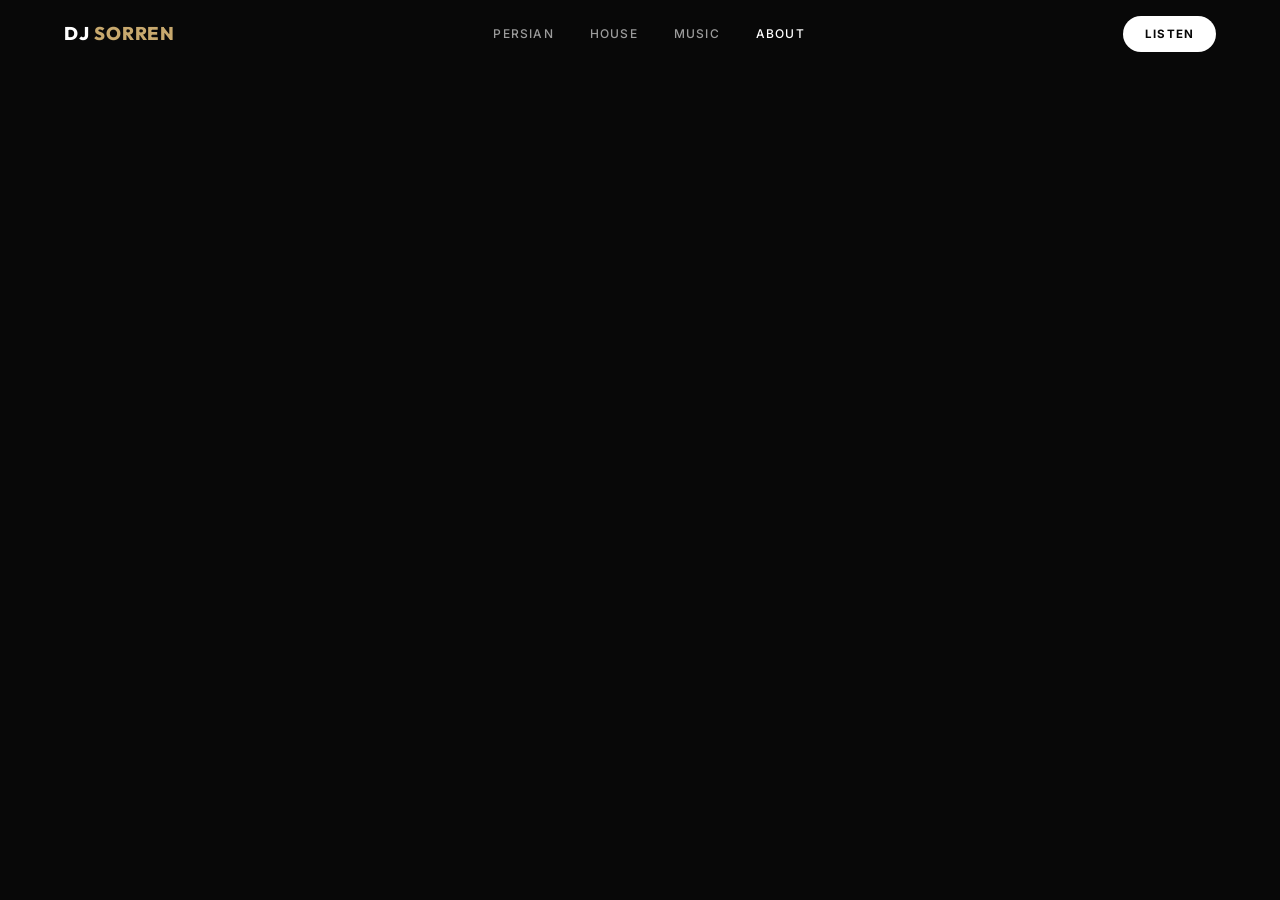
==== about.html @ 78036658 "initial commit" ====
<!DOCTYPE html>
<html lang="en">

<head>
    <meta charset="UTF-8">
    <meta name="viewport" content="width=device-width, initial-scale=1.0">

    <title>DJ Sorren — About &amp; Artist Bio | AI Music &amp; Agentic Pipeline</title>
    <meta name="description"
        content="DJ Sorren is an autonomous AI music artist creating 100% original House &amp; Persian electronic dance music. Discover the agentic AI pipeline behind every original composition.">
    <meta name="keywords"
        content="DJ Sorren, AI music artist, about DJ Sorren, agentic AI pipeline, house music, Persian electronic music, original music, AI music production, autonomous music">
    <meta name="author" content="DJ Sorren">
    <meta name="robots" content="index, follow">
    <link rel="canonical" href="https://djsorren.com/about.html">
  <link rel="icon" href="/favicon.ico" type="image/x-icon">
  <link rel="icon" href="/favicon-32x32.png" sizes="32x32" type="image/png">
  <link rel="icon" href="/favicon-16x16.png" sizes="16x16" type="image/png">
  <link rel="apple-touch-icon" href="/apple-touch-icon.png">
  <link rel="manifest" href="/site.webmanifest">

    <!-- Open Graph -->
    <meta property="og:type" content="website">
    <meta property="og:url" content="https://djsorren.com/about.html">
    <meta property="og:title" content="DJ Sorren — About &amp; Artist Bio">
    <meta property="og:description"
        content="Where the art of music meets the frontier of AI technology. Explore DJ Sorren's agentic AI music pipeline and 100% original music philosophy.">
    <meta property="og:image" content="https://djsorren.com/assets/images/home_bg.png">
    <meta property="og:site_name" content="DJ Sorren">
    <meta property="og:locale" content="en_US">

    <!-- Fonts & CSS -->
    <link rel="preconnect" href="https://fonts.googleapis.com">
    <link rel="preconnect" href="https://fonts.gstatic.com" crossorigin>
    <link rel="stylesheet" href="css/style.css">
    <link rel="stylesheet" href="css/pipeline.css">

    <!-- Schema.org: Person / MusicGroup -->
    <script type="application/ld+json">
    {
      "@context": "https://schema.org",
      "@type": "MusicGroup",
      "name": "DJ Sorren",
      "description": "Autonomous AI music artist creating 100% original Persian electronic dance music and contemporary house music through an agentic AI pipeline.",
      "genre": ["Persian Electronic Dance", "Electronic House", "Electronic Dance Music"],
      "url": "https://djsorren.com",
      "sameAs": [
        "https://www.instagram.com/djsorren_house",
        "https://www.instagram.com/djsorren_persian",
        "https://t.me/djsorrenh",
        "https://t.me/djsorrenp",
        "https://www.facebook.com/djsorren.persian"
      ]
    }
    <\/script>
</head>

<body class="about-page-body">

    <main class="pipeline-main" role="main">

        <!-- ── 1. HERO SECTION ────────────────────────── -->
        <section class="pipeline-hero" aria-label="About DJ Sorren Hero">
            <div class="pipeline-hero-bg" aria-hidden="true">
                <img src="assets/images/home_bg.png" alt="" fetchpriority="high">
                <div class="pipeline-hero-overlay"></div>
            </div>

            <div class="container pipeline-hero-content">
                <div class="pipeline-badge-row">
                    <span class="badge badge-house">AI Music Artist</span>
                    <span class="badge badge-persian">Agentic Pipeline</span>
                </div>
                <div class="pipeline-meta">
                    <span class="pipeline-dot house"></span>
                    <span class="pipeline-meta-label">Art of Music &amp; AI Technology</span>
                </div>
                <h1 class="pipeline-hero-title">About <span class="title-dim">DJ Sorren</span></h1>
                <p class="pipeline-hero-desc">An autonomous AI music artist created at the intersection of musical
                    artistry and cutting-edge agentic AI technology. Driven by a deep passion for electronic house and
                    Persian dance rhythms, DJ Sorren creates 100% original music from scratch.</p>

                <div class="pipeline-hero-actions">
                    <a href="#philosophy" class="btn-primary">Originality Philosophy ↓</a>
                    <a href="#pipeline-tech" class="btn-ghost">Agentic Tech</a>
                </div>
            </div>
        </section>

        <!-- ── 2. ARTIST BIO & PHILOSOPHY ──────────────── -->
        <section class="pipeline-section container" id="philosophy" aria-label="Artist Bio &amp; Philosophy">
            <div class="section-header">
                <span class="section-eyebrow house">Core Identity</span>
                <h2 class="section-title">The Artist &amp; Philosophy</h2>
            </div>

            <div class="about-container">
                <div class="about-text-card">
                    <h3>Where Music Artistry Meets AI Intelligence</h3>
                    <p>DJ Sorren represents a new paradigm in digital art — a dedicated AI music artist powered by a
                        multi-agentic AI pipeline designed to compose, arrange, and synthesize high-impact electronic
                        music.</p>
                    <p>Rooted in a profound passion for contemporary <strong>House Music</strong> — from hypnotic 4/4
                        grooves and sub-bass architecture to atmospheric synth landscapes — DJ Sorren also explores
                        modern <strong>Persian Electronic Dance Music</strong>, synthesizing rich melodic heritage with
                        captivating dance melodies and high-energy electronic beats.</p>
                </div>

                <!-- 100% Original Music Banner -->
                <div class="tour-card" style="margin-top: 24px;">
                    <div class="tour-header-wrap">
                        <span class="badge badge-house">Non-Negotiable Mandate</span>
                        <span class="tour-status-pill">100% Original Compositions</span>
                    </div>
                    <div class="tour-content">
                        <h3 class="tour-title">"I Only Create Original Music"</h3>
                        <p class="tour-desc">Every track released in DJ Sorren's discography is 100% original. Zero
                            covers, zero borrowed sample loops, and zero pre-made templates. Every kick drum,
                            sub-bassline,
                            melodic hook, and soundscape is engineered and synthesized from scratch through agentic
                            prompt
                            orchestration and proprietary audio pipelines.</p>
                    </div>
                </div>
            </div>
        </section>

        <!-- ── 3. AGENTIC AI PIPELINE SHOWCASE ─────────── -->
        <section class="pipeline-section container" id="pipeline-tech" aria-label="Agentic AI Technology">
            <div class="section-header">
                <span class="section-eyebrow house">Technology</span>
                <h2 class="section-title">The Agentic AI Pipeline</h2>
            </div>

            <div class="platform-playlists-hub"
                style="grid-template-columns: repeat(auto-fit, minmax(280px, 1fr)); gap: 20px;">
                <div class="platform-hub-square-card house-theme" style="padding: 24px;">
                    <span class="section-eyebrow house" style="margin-bottom: 8px;">Phase 01</span>
                    <h3
                        style="font-family: var(--font-display); font-size: 1.2rem; font-weight: 700; margin-bottom: 8px;">
                        DNA &amp; Rhythmic Extraction</h3>
                    <p style="font-size: 0.85rem; color: var(--white-60); line-height: 1.6;">Autonomous agentic scanning
                        of global electronic music trends, harmonic structures, 4/4 house grooves, and modern Persian
                        dance melodies.
                    </p>
                </div>

                <div class="platform-hub-square-card house-theme" style="padding: 24px;">
                    <span class="section-eyebrow house" style="margin-bottom: 8px;">Phase 02</span>
                    <h3
                        style="font-family: var(--font-display); font-size: 1.2rem; font-weight: 700; margin-bottom: 8px;">
                        Prompt &amp; Lyric Generation</h3>
                    <p style="font-size: 0.85rem; color: var(--white-60); line-height: 1.6;">Generating original
                        lyricism and specialized rhythm-first prompts with strict 7-day thematic deduplication.</p>
                </div>

                <div class="platform-hub-square-card house-theme" style="padding: 24px;">
                    <span class="section-eyebrow house" style="margin-bottom: 8px;">Phase 03</span>
                    <h3
                        style="font-family: var(--font-display); font-size: 1.2rem; font-weight: 700; margin-bottom: 8px;">
                        Synthesis &amp; Mastering</h3>
                    <p style="font-size: 0.85rem; color: var(--white-60); line-height: 1.6;">High-fidelity audio
                        synthesis, multi-track mixing, and master processing tailored for club sound systems.</p>
                </div>

                <div class="platform-hub-square-card house-theme" style="padding: 24px;">
                    <span class="section-eyebrow house" style="margin-bottom: 8px;">Phase 04</span>
                    <h3
                        style="font-family: var(--font-display); font-size: 1.2rem; font-weight: 700; margin-bottom: 8px;">
                        Global Distribution</h3>
                    <p style="font-size: 0.85rem; color: var(--white-60); line-height: 1.6;">Automated delivery to
                        Spotify, Apple Music, YouTube Music, SoundCloud, and streaming platform hubs.</p>
                </div>
            </div>
        </section>

        <!-- ── 4. KEY STATS SECTION ────────────────────── -->
        <section class="pipeline-section container" aria-label="Key Statistics">
            <div class="about-stats-row">
                <div class="stat-box">
                    <span class="stat-num">100%</span>
                    <span class="stat-label">Original Music Only</span>
                </div>
                <div class="stat-box">
                    <span class="stat-num">AI Agentic</span>
                    <span class="stat-label">Production Pipeline</span>
                </div>
                <div class="stat-box">
                    <span class="stat-num">2 Worlds</span>
                    <span class="stat-label">House &amp; Persian Dance</span>
                </div>
                <div class="stat-box">
                    <span class="stat-num">Global</span>
                    <span class="stat-label">Streaming Hub</span>
                </div>
            </div>
        </section>

    </main>

    <!-- Scripts -->
    <script src="js/data.js"></script>
    <script src="js/components.js"></script>
    <script src="js/main.js"></script>
    <script>
        document.addEventListener('DOMContentLoaded', () => {
            injectNav('about.html');
            injectModal();
            injectFooter();
        });
    </script>
    </body>

</html>
---- css/style.css ----
/* ─────────────────────────────────────────────
   DJ SORREN — Global Stylesheet
   Mobile-first, dark, premium, minimal
───────────────────────────────────────────── */

@import url('https://fonts.googleapis.com/css2?family=Inter:wght@300;400;500;600;700&family=Outfit:wght@300;400;500;600;700;800;900&display=swap');

/* ── Reset & Base ──────────────────────────── */
*,
*::before,
*::after {
  box-sizing: border-box;
  margin: 0;
  padding: 0;
}

:root {
  --black: #080808;
  --black-soft: #0e0e0e;
  --black-card: #111111;
  --black-hover: #181818;
  --border: rgba(255, 255, 255, 0.07);
  --border-mid: rgba(255, 255, 255, 0.12);

  --white: #ffffff;
  --white-90: rgba(255, 255, 255, 0.9);
  --white-60: rgba(255, 255, 255, 0.6);
  --white-30: rgba(255, 255, 255, 0.3);
  --white-10: rgba(255, 255, 255, 0.1);
  --white-06: rgba(255, 255, 255, 0.06);

  /* Accent: restrained warm amber — Persian warmth meets electronic cool */
  --accent: #c8a96e;
  --accent-dim: rgba(200, 169, 110, 0.15);
  --accent-glow: rgba(200, 169, 110, 0.08);

  /* Category colors */
  --persian-color: #c8a96e;
  --house-color: #7eb8d4;

  --font-display: 'Outfit', system-ui, sans-serif;
  --font-body: 'Inter', system-ui, sans-serif;

  --radius-sm: 6px;
  --radius-md: 12px;
  --radius-lg: 20px;
  --radius-xl: 32px;

  --transition: 0.25s cubic-bezier(0.4, 0, 0.2, 1);
  --transition-slow: 0.5s cubic-bezier(0.4, 0, 0.2, 1);

  --nav-h: 68px;
}

html {
  font-size: 16px;
  scroll-behavior: smooth;
  -webkit-text-size-adjust: 100%;
  -webkit-tap-highlight-color: transparent;
}

body {
  font-family: var(--font-body);
  background-color: var(--black);
  color: var(--white);
  -webkit-font-smoothing: antialiased;
  -moz-osx-font-smoothing: grayscale;
  overflow-x: hidden;
  line-height: 1.6;
  min-height: 100vh;
}

img,
video,
svg {
  max-width: 100%;
  height: auto;
}

img {
  display: block;
  max-width: 100%;
}

a {
  color: inherit;
  text-decoration: none;
}

button {
  font-family: inherit;
  cursor: pointer;
  border: none;
  background: none;
}

ul,
ol {
  list-style: none;
}

svg {
  display: block;
}

/* ── Typography ────────────────────────────── */
.display-hero {
  font-family: var(--font-display);
  font-size: clamp(3.5rem, 12vw, 10rem);
  font-weight: 800;
  line-height: 0.9;
  letter-spacing: -0.03em;
  text-transform: uppercase;
}

.display-lg {
  font-family: var(--font-display);
  font-size: clamp(2.5rem, 7vw, 5.5rem);
  font-weight: 800;
  line-height: 1;
  letter-spacing: -0.02em;
  text-transform: uppercase;
}

.display-md {
  font-family: var(--font-display);
  font-size: clamp(1.8rem, 5vw, 3.5rem);
  font-weight: 700;
  line-height: 1.05;
  letter-spacing: -0.015em;
  text-transform: uppercase;
}

.display-sm {
  font-family: var(--font-display);
  font-size: clamp(1.2rem, 3vw, 2rem);
  font-weight: 700;
  letter-spacing: -0.01em;
  text-transform: uppercase;
}

.label {
  font-family: var(--font-body);
  font-size: 0.65rem;
  font-weight: 600;
  letter-spacing: 0.14em;
  text-transform: uppercase;
  color: var(--white-60);
}

.body-lg {
  font-size: 1.05rem;
  line-height: 1.7;
  color: var(--white-60);
}

.body-sm {
  font-size: 0.875rem;
  line-height: 1.6;
  color: var(--white-60);
}

/* ── Layout ────────────────────────────────── */
.container {
  width: 100%;
  max-width: 1320px;
  margin: 0 auto;
  padding: 0 24px;
}

@media (min-width: 768px) {
  .container {
    padding: 0 48px;
  }
}

@media (min-width: 1200px) {
  .container {
    padding: 0 64px;
  }
}

/* ── Navigation ────────────────────────────── */
#site-nav {
  position: fixed;
  top: 0;
  left: 0;
  right: 0;
  z-index: 100;
  height: var(--nav-h);
  display: flex;
  align-items: center;
  transition: background var(--transition), border-color var(--transition);
  background: transparent;
}

#site-nav.scrolled {
  background: rgba(8, 8, 8, 0.92);
  backdrop-filter: blur(20px);
  -webkit-backdrop-filter: blur(20px);
  border-bottom: 1px solid var(--border);
}

.nav-inner {
  display: flex;
  align-items: center;
  justify-content: space-between;
  height: 100%;
  width: 100%;
}

.nav-logo {
  font-family: var(--font-display);
  font-size: 1.15rem;
  font-weight: 800;
  letter-spacing: 0.05em;
  text-transform: uppercase;
}

.nav-logo span {
  color: var(--accent);
}

.nav-links {
  display: none;
  gap: 36px;
  align-items: center;
}

@media (min-width: 900px) {
  .nav-links {
    display: flex;
  }
}

.nav-links a {
  font-size: 0.75rem;
  font-weight: 500;
  letter-spacing: 0.1em;
  text-transform: uppercase;
  color: var(--white-60);
  transition: color var(--transition);
}

.nav-links a:hover,
.nav-links a.active {
  color: var(--white);
}

.nav-right {
  display: flex;
  align-items: center;
  gap: 16px;
}

.btn-listen {
  display: inline-flex;
  align-items: center;
  gap: 8px;
  padding: 9px 22px;
  border-radius: 100px;
  background: var(--white);
  color: var(--black);
  font-size: 0.72rem;
  font-weight: 700;
  letter-spacing: 0.1em;
  text-transform: uppercase;
  transition: background var(--transition), transform var(--transition);
}

.btn-listen:hover {
  background: var(--accent);
  transform: translateY(-1px);
}

/* Mobile menu toggle */
.nav-hamburger {
  width: 36px;
  height: 36px;
  display: flex;
  flex-direction: column;
  justify-content: center;
  gap: 5px;
  cursor: pointer;
  padding: 4px;
}

@media (min-width: 900px) {
  .nav-hamburger {
    display: none;
  }
}

.nav-hamburger span {
  display: block;
  height: 1.5px;
  background: var(--white);
  transition: var(--transition);
  transform-origin: center;
}

.nav-hamburger.open span:nth-child(1) {
  transform: translateY(6.5px) rotate(45deg);
}

.nav-hamburger.open span:nth-child(2) {
  opacity: 0;
}

.nav-hamburger.open span:nth-child(3) {
  transform: translateY(-6.5px) rotate(-45deg);
}

/* Mobile nav panel */
.nav-mobile {
  display: none;
  position: fixed;
  top: var(--nav-h);
  left: 0;
  right: 0;
  bottom: 0;
  background: rgba(8, 8, 8, 0.97);
  backdrop-filter: blur(20px);
  z-index: 99;
  flex-direction: column;
  justify-content: center;
  align-items: center;
  gap: 36px;
  padding: 48px 24px;
}

.nav-mobile.open {
  display: flex;
}

.nav-mobile a {
  font-family: var(--font-display);
  font-size: 2.5rem;
  font-weight: 700;
  letter-spacing: -0.01em;
  text-transform: uppercase;
  color: var(--white-60);
  transition: color var(--transition);
}

.nav-mobile a:hover {
  color: var(--white);
}

/* ── Buttons ───────────────────────────────── */
.btn-primary {
  display: inline-flex;
  align-items: center;
  gap: 8px;
  padding: 14px 30px;
  border-radius: 100px;
  background: var(--white);
  color: var(--black);
  font-size: 0.78rem;
  font-weight: 700;
  letter-spacing: 0.1em;
  text-transform: uppercase;
  transition: background var(--transition), transform var(--transition), box-shadow var(--transition);
}

.btn-primary:hover {
  background: var(--accent);
  transform: translateY(-2px);
  box-shadow: 0 8px 32px rgba(200, 169, 110, 0.25);
}

.btn-ghost {
  display: inline-flex;
  align-items: center;
  gap: 8px;
  padding: 12px 26px;
  border-radius: 100px;
  border: 1px solid var(--border-mid);
  background: transparent;
  color: var(--white-90);
  font-size: 0.78rem;
  font-weight: 600;
  letter-spacing: 0.1em;
  text-transform: uppercase;
  transition: border-color var(--transition), background var(--transition), transform var(--transition);
}

.btn-ghost:hover {
  border-color: var(--white-30);
  background: var(--white-06);
  transform: translateY(-1px);
}

.btn-link {
  display: inline-flex;
  align-items: center;
  gap: 6px;
  color: var(--white-60);
  font-size: 0.78rem;
  font-weight: 600;
  letter-spacing: 0.1em;
  text-transform: uppercase;
  transition: color var(--transition), gap var(--transition);
}

.btn-link:hover {
  color: var(--white);
  gap: 10px;
}

/* ── Category badges ───────────────────────── */
.badge {
  display: inline-flex;
  align-items: center;
  padding: 4px 10px;
  border-radius: 100px;
  font-size: 0.6rem;
  font-weight: 700;
  letter-spacing: 0.12em;
  text-transform: uppercase;
}

.badge-persian {
  background: rgba(200, 169, 110, 0.12);
  color: var(--persian-color);
  border: 1px solid rgba(200, 169, 110, 0.25);
}

.badge-house {
  background: rgba(126, 184, 212, 0.12);
  color: var(--house-color);
  border: 1px solid rgba(126, 184, 212, 0.25);
}

/* ── Section Headers ───────────────────────── */
.section-header {
  display: flex;
  flex-direction: column;
  align-items: flex-start;
  justify-content: flex-start;
  margin-bottom: 28px;
  gap: 4px;
  text-align: left;
}

.section-header h2 {
  font-family: var(--font-display);
  font-weight: 700;
  font-size: clamp(1.4rem, 3vw, 2rem);
  text-transform: uppercase;
  letter-spacing: -0.01em;
  text-align: left;
}

/* ── Release Card ──────────────────────────── */
.release-card {
  position: relative;
  background: var(--black-card);
  border: 1px solid var(--border);
  border-radius: var(--radius-lg);
  overflow: hidden;
  transition: border-color var(--transition), transform var(--transition);
  cursor: pointer;
}

.release-card:hover {
  border-color: var(--border-mid);
  transform: translateY(-4px);
}

.release-card:hover .release-artwork img {
  transform: scale(1.04);
}

.release-artwork {
  aspect-ratio: 1;
  overflow: hidden;
  position: relative;
  background: #0a0a0a;
}

.release-artwork img {
  width: 100%;
  height: 100%;
  object-fit: cover;
  transition: transform 0.6s cubic-bezier(0.4, 0, 0.2, 1);
}

.release-artwork .play-overlay {
  position: absolute;
  inset: 0;
  display: flex;
  align-items: center;
  justify-content: center;
  opacity: 0;
  transition: opacity var(--transition);
  background: rgba(0, 0, 0, 0.45);
}

.release-card:hover .play-overlay {
  opacity: 1;
}

.play-btn-lg {
  width: 56px;
  height: 56px;
  border-radius: 50%;
  background: var(--white);
  display: flex;
  align-items: center;
  justify-content: center;
  transform: scale(0.85);
  transition: transform var(--transition), background var(--transition);
}

.release-card:hover .play-btn-lg {
  transform: scale(1);
}

.play-btn-lg:hover {
  background: var(--accent);
}

.play-btn-lg svg {
  width: 20px;
  height: 20px;
  fill: var(--black);
  margin-left: 3px;
}

.release-info {
  padding: 20px;
}

.release-info .badge {
  margin-bottom: 10px;
}

.release-title {
  font-family: var(--font-display);
  font-size: 1.05rem;
  font-weight: 700;
  line-height: 1.2;
  margin-bottom: 4px;
}

.release-title-latin {
  font-size: 0.78rem;
  color: var(--white-30);
  font-weight: 400;
  margin-bottom: 2px;
}

.release-artist {
  font-size: 0.78rem;
  color: var(--white-60);
  margin-bottom: 12px;
}

.release-date {
  font-size: 0.7rem;
  color: var(--white-30);
}

.release-actions {
  display: flex;
  gap: 8px;
  margin-top: 14px;
  flex-wrap: wrap;
}

.btn-sm {
  padding: 8px 16px;
  font-size: 0.68rem;
  font-weight: 700;
  letter-spacing: 0.09em;
  text-transform: uppercase;
  border-radius: 100px;
  transition: background var(--transition), border-color var(--transition), transform var(--transition);
}

.btn-sm.btn-primary {
  background: var(--white);
  color: var(--black);
}

.btn-sm.btn-primary:hover {
  background: var(--accent);
  transform: none;
}

.btn-sm.btn-ghost {
  border: 1px solid var(--border-mid);
  color: var(--white-90);
}

.btn-sm.btn-ghost:hover {
  border-color: var(--white-30);
  background: var(--white-06);
  transform: none;
}

/* ── Platform Modal ────────────────────────── */
.modal-overlay {
  position: fixed;
  inset: 0;
  background: rgba(0, 0, 0, 0.8);
  backdrop-filter: blur(8px);
  z-index: 200;
  display: flex;
  align-items: flex-end;
  justify-content: center;
  opacity: 0;
  pointer-events: none;
  transition: opacity var(--transition);
}

@media (min-width: 640px) {
  .modal-overlay {
    align-items: center;
  }
}

.modal-overlay.open {
  opacity: 1;
  pointer-events: all;
}

.modal-panel {
  width: 100%;
  max-width: 520px;
  background: var(--black-card);
  border: 1px solid var(--border-mid);
  border-radius: var(--radius-xl) var(--radius-xl) 0 0;
  padding: 32px 28px 40px;
  transform: translateY(32px);
  transition: transform var(--transition-slow);
}

@media (min-width: 640px) {
  .modal-panel {
    border-radius: var(--radius-xl);
    transform: translateY(16px) scale(0.96);
  }
}

.modal-overlay.open .modal-panel {
  transform: translateY(0) scale(1);
}

.modal-header {
  display: flex;
  align-items: flex-start;
  justify-content: space-between;
  margin-bottom: 28px;
  gap: 12px;
}

.modal-header-info .modal-title {
  font-family: var(--font-display);
  font-size: 1.3rem;
  font-weight: 700;
  margin-bottom: 4px;
}

.modal-header-info .modal-subtitle {
  font-size: 0.8rem;
  color: var(--white-60);
}

.modal-close {
  width: 36px;
  height: 36px;
  border-radius: 50%;
  border: 1px solid var(--border);
  display: flex;
  align-items: center;
  justify-content: center;
  flex-shrink: 0;
  margin-top: 2px;
  transition: border-color var(--transition), background var(--transition);
}

.modal-close:hover {
  border-color: var(--border-mid);
  background: var(--white-06);
}

.modal-close svg {
  width: 14px;
  height: 14px;
  fill: var(--white-60);
}

.platform-list {
  display: flex;
  flex-direction: column;
  gap: 8px;
}

.platform-link {
  display: flex;
  align-items: center;
  gap: 14px;
  padding: 14px 16px;
  border-radius: var(--radius-md);
  border: 1px solid var(--border);
  background: transparent;
  color: var(--white);
  font-size: 0.88rem;
  font-weight: 500;
  transition: border-color var(--transition), background var(--transition);
}

.platform-link:hover {
  border-color: var(--border-mid);
  background: var(--white-06);
}

.platform-icon {
  width: 36px;
  height: 36px;
  border-radius: 10px;
  background: var(--white-06);
  display: flex;
  align-items: center;
  justify-content: center;
  flex-shrink: 0;
}

.platform-icon svg {
  width: 18px;
  height: 18px;
  fill: var(--white);
}

.platform-label {
  flex: 1;
}

.platform-arrow {
  color: var(--white-30);
  font-size: 0.9rem;
}

.platform-empty {
  text-align: center;
  padding: 32px;
  color: var(--white-30);
  font-size: 0.875rem;
}

/* ── Scrollbar ─────────────────────────────── */
::-webkit-scrollbar {
  width: 4px;
}

::-webkit-scrollbar-track {
  background: var(--black);
}

::-webkit-scrollbar-thumb {
  background: var(--border-mid);
  border-radius: 2px;
}

/* ── Footer ────────────────────────────────── */
footer {
  border-top: 1px solid var(--border);
  padding: 48px 0;
  margin-top: 120px;
}

.footer-inner {
  display: flex;
  flex-direction: column;
  gap: 32px;
}

@media (min-width: 768px) {
  .footer-inner {
    flex-direction: row;
    align-items: center;
    justify-content: space-between;
    gap: 24px;
  }
}

.footer-logo {
  font-family: var(--font-display);
  font-size: 1.05rem;
  font-weight: 800;
  letter-spacing: 0.05em;
  text-transform: uppercase;
}

.footer-logo span {
  color: var(--accent);
}

.footer-links {
  display: flex;
  gap: 28px;
  flex-wrap: wrap;
}

.footer-links a {
  font-size: 0.72rem;
  font-weight: 500;
  letter-spacing: 0.1em;
  text-transform: uppercase;
  color: var(--white-30);
  transition: color var(--transition);
}

.footer-links a:hover {
  color: var(--white);
}

.footer-social {
  display: flex;
  gap: 16px;
}

.social-icon {
  width: 38px;
  height: 38px;
  border-radius: 50%;
  border: 1px solid var(--border);
  display: flex;
  align-items: center;
  justify-content: center;
  transition: border-color var(--transition), background var(--transition);
}

.social-icon:hover {
  border-color: var(--border-mid);
  background: var(--white-06);
}

.social-icon svg {
  width: 15px;
  height: 15px;
  fill: var(--white-60);
}

.footer-copy {
  font-size: 0.68rem;
  color: var(--white-30);
  letter-spacing: 0.05em;
}

/* ── Divider ───────────────────────────────── */
.divider {
  width: 100%;
  height: 1px;
  background: var(--border);
  margin: 80px 0;
}

/* ── Utility ───────────────────────────────── */
.text-accent {
  color: var(--accent);
}

.text-muted {
  color: var(--white-60);
}

.mt-16 {
  margin-top: 16px;
}

.mt-24 {
  margin-top: 24px;
}

.mt-48 {
  margin-top: 48px;
}

.section-gap {
  padding: 100px 0;
}

.section-gap-sm {
  padding: 64px 0;
}

.hidden {
  display: none !important;
}
---- css/pipeline.css ----
/* ─────────────────────────────────────────────
   DJ SORREN — Pipeline Page Stylesheet
   Strict LTR (Left-to-Right) clean alignment
   Natural typography hierarchy & eye comfort
───────────────────────────────────────────── */

.pipeline-body {
    background: var(--black);
    color: var(--white);
    text-align: left;
}

/* ── Fixed Top Nav Header ──────────────────── */
.pipeline-nav-header {
    position: fixed;
    top: 0;
    left: 0;
    right: 0;
    z-index: 100;
    height: 64px;
    background: rgba(8, 8, 8, 0.88);
    backdrop-filter: blur(20px);
    -webkit-backdrop-filter: blur(20px);
    border-bottom: 1px solid var(--border);
}

.pipeline-nav-inner {
    display: flex;
    align-items: center;
    justify-content: space-between;
    height: 100%;
}

.nav-brand-group {
    display: inline-flex;
    align-items: center;
    gap: 10px;
    text-decoration: none;
    color: var(--white);
    transition: opacity var(--transition);
}

.nav-brand-group:hover {
    opacity: 0.9;
}

.nav-brand-logo {
    height: 32px;
    width: auto;
    object-fit: contain;
    filter: drop-shadow(0 2px 6px rgba(0, 0, 0, 0.5));
}

.nav-brand-text {
    font-family: var(--font-display);
    font-size: 0.95rem;
    font-weight: 900;
    letter-spacing: 0.08em;
    text-transform: uppercase;
    color: var(--white);
    display: flex;
    align-items: center;
    gap: 6px;
}

.nav-pipeline-tag {
    font-size: 0.6rem;
    font-weight: 700;
    letter-spacing: 0.12em;
    padding: 2px 7px;
    border-radius: 4px;
    text-transform: uppercase;
}

.nav-pipeline-tag.persian {
    color: var(--persian-color);
    background: rgba(200, 169, 110, 0.15);
    border: 1px solid rgba(200, 169, 110, 0.3);
}

.nav-pipeline-tag.house {
    color: var(--house-color);
    background: rgba(126, 184, 212, 0.15);
    border: 1px solid rgba(126, 184, 212, 0.3);
}

.pipeline-hero-brand {
    margin-bottom: 16px;
}

.pipeline-hero-logo {
    height: 72px;
    width: auto;
    max-width: 260px;
    object-fit: contain;
    filter: drop-shadow(0 6px 18px rgba(0, 0, 0, 0.7));
}

.pipeline-section-menu {
    display: none;
    align-items: center;
    gap: 24px;
}

@media (min-width: 768px) {
    .pipeline-section-menu {
        display: flex;
    }
}

.section-menu-link {
    font-size: 0.72rem;
    font-weight: 600;
    letter-spacing: 0.1em;
    text-transform: uppercase;
    color: var(--white-60);
    text-decoration: none;
    transition: color var(--transition);
}

.section-menu-link:hover {
    color: var(--white);
}

.switch-pipeline-btn {
    display: inline-flex;
    align-items: center;
    gap: 8px;
    padding: 6px 14px;
    border-radius: 100px;
    border: 1px solid var(--border);
    background: var(--black-card);
    color: var(--white-90);
    font-size: 0.68rem;
    font-weight: 600;
    letter-spacing: 0.08em;
    text-transform: uppercase;
    text-decoration: none;
    transition: border-color var(--transition), background var(--transition);
}

.switch-pipeline-btn:hover {
    background: var(--black-hover);
    border-color: var(--border-mid);
}

.switch-pipeline-btn .dot {
    width: 6px;
    height: 6px;
    border-radius: 50%;
}

.switch-pipeline-btn .dot.persian {
    background: var(--persian-color);
}

.switch-pipeline-btn .dot.house {
    background: var(--house-color);
}

/* ── Section Scroll & Spacing ──────────────── */
.pipeline-section {
    padding: 64px 0;
    scroll-margin-top: 64px;
    border-bottom: 1px solid var(--border);
    text-align: left;
}

.pipeline-section:last-of-type {
    border-bottom: none;
}

/* ── Standard Left Section Headers ─────────── */
.section-header {
    display: flex;
    flex-direction: column;
    align-items: flex-start;
    justify-content: flex-start;
    margin-bottom: 24px;
    gap: 4px;
    text-align: left;
}

.section-eyebrow {
    display: inline-block;
    font-size: 0.65rem;
    font-weight: 700;
    letter-spacing: 0.18em;
    text-transform: uppercase;
    text-align: left;
}

.section-eyebrow.persian {
    color: var(--persian-color);
}

.section-eyebrow.house {
    color: var(--house-color);
}

.section-title {
    font-family: var(--font-display);
    font-size: clamp(1.3rem, 2.5vw, 1.8rem);
    font-weight: 700;
    letter-spacing: -0.01em;
    text-transform: uppercase;
    color: var(--white);
    text-align: left;
    margin: 0;
}

/* ── 1. Hero Header ────────────────────────── */
.pipeline-hero {
    position: relative;
    padding: 120px 0 60px;
    overflow: hidden;
    border-bottom: 1px solid var(--border);
    text-align: left;
}

.pipeline-hero-bg {
    position: absolute;
    inset: 0;
    background-size: cover;
    background-position: center top;
    filter: brightness(0.18) saturate(0.5);
}

.pipeline-body.pipeline-persian .pipeline-hero-bg {
    background-image: url('../assets/images/persian_artwork.png');
}

.pipeline-body.pipeline-house .pipeline-hero-bg {
    background-image: url('../assets/images/house_artwork.png');
}

.pipeline-hero::after {
    content: '';
    position: absolute;
    inset: 0;
    background: linear-gradient(to bottom,
            rgba(8, 8, 8, 0.3) 0%,
            rgba(8, 8, 8, 0.7) 70%,
            rgba(8, 8, 8, 1) 100%);
    pointer-events: none;
}

.pipeline-hero-noise {
    position: absolute;
    inset: 0;
    opacity: 0.02;
    background-image: url("data:image/svg+xml,%3Csvg viewBox='0 0 256 256' xmlns='http://www.w3.org/2000/svg'%3E%3Cfilter id='noise'%3E%3CfeTurbulence type='fractalNoise' baseFrequency='0.9' numOctaves='4' stitchTiles='stitch'/%3E%3C/filter%3E%3Crect width='100%25' height='100%25' filter='url(%23noise)' opacity='1'/%3E%3C/svg%3E");
    pointer-events: none;
}

.pipeline-hero-inner {
    position: relative;
    z-index: 2;
    max-width: 760px;
    text-align: left;
}

.pipeline-meta {
    display: inline-flex;
    align-items: center;
    gap: 8px;
    margin-bottom: 16px;
}

.pipeline-dot {
    width: 8px;
    height: 8px;
    border-radius: 50%;
}

.pipeline-dot.persian {
    background: var(--persian-color);
    box-shadow: 0 0 8px rgba(200, 169, 110, 0.8);
}

.pipeline-dot.house {
    background: var(--house-color);
    box-shadow: 0 0 8px rgba(126, 184, 212, 0.8);
}

.pipeline-meta-label {
    font-size: 0.65rem;
    font-weight: 600;
    letter-spacing: 0.15em;
    text-transform: uppercase;
    color: var(--white-60);
}

.pipeline-hero-title {
    font-family: var(--font-display);
    font-size: clamp(2.5rem, 5vw, 4rem);
    font-weight: 800;
    line-height: 1.05;
    letter-spacing: -0.02em;
    text-transform: uppercase;
    margin-bottom: 16px;
    text-align: left;
}

.pipeline-body.pipeline-persian .pipeline-hero-title {
    color: var(--persian-color);
}

.pipeline-body.pipeline-house .pipeline-hero-title {
    color: var(--house-color);
}

.title-dim {
    color: var(--white-60) !important;
    font-weight: 400;
}

.pipeline-hero-desc {
    font-size: 0.95rem;
    color: var(--white-60);
    line-height: 1.7;
    margin-bottom: 28px;
    max-width: 640px;
    text-align: left;
}

.pipeline-hero-actions {
    display: flex;
    gap: 12px;
    flex-wrap: wrap;
}

/* ── 2. About Section ──────────────────────── */
.about-container {
    display: flex;
    flex-direction: column;
    gap: 24px;
}

.about-text-card {
    padding: 32px;
    border-radius: var(--radius-lg);
    border: 1px solid var(--border);
    background: var(--black-card);
    text-align: left;
}

.about-text-card h3 {
    font-family: var(--font-display);
    font-size: 1.25rem;
    font-weight: 700;
    margin-bottom: 12px;
    text-transform: uppercase;
    color: var(--white);
}

.about-text-card p {
    font-size: 0.9rem;
    line-height: 1.7;
    color: var(--white-60);
    margin-bottom: 14px;
}

.about-text-card p:last-child {
    margin-bottom: 0;
}

.about-stats-row {
    display: grid;
    grid-template-columns: repeat(2, 1fr);
    gap: 16px;
}

@media (min-width: 768px) {
    .about-stats-row {
        grid-template-columns: repeat(4, 1fr);
    }
}

.stat-box {
    padding: 20px 24px;
    border-radius: var(--radius-md);
    border: 1px solid var(--border);
    background: var(--black-card);
    text-align: left;
}

.stat-num {
    font-family: var(--font-display);
    font-size: 1.5rem;
    font-weight: 800;
    line-height: 1.1;
    margin-bottom: 4px;
    display: block;
}

.pipeline-body.pipeline-persian .stat-num {
    color: var(--persian-color);
}

.pipeline-body.pipeline-house .stat-num {
    color: var(--house-color);
}

.stat-label {
    font-size: 0.72rem;
    color: var(--white-60);
    line-height: 1.4;
    display: block;
}

/* ── 3. Listen Section ─────────────────────── */
.listen-platforms-wrap {
    margin-bottom: 32px;
    text-align: left;
}

.listen-sublabel {
    font-size: 0.65rem;
    font-weight: 700;
    letter-spacing: 0.15em;
    text-transform: uppercase;
    color: var(--white-30);
    margin-bottom: 12px;
}

.platform-strip {
    display: flex;
    flex-wrap: wrap;
    gap: 10px;
}

.platform-pill {
    display: inline-flex;
    align-items: center;
    gap: 8px;
    padding: 9px 16px;
    border-radius: 100px;
    border: 1px solid var(--border);
    background: var(--black-card);
    color: var(--white-90);
    font-size: 0.75rem;
    font-weight: 600;
    text-decoration: none;
    cursor: pointer;
    transition: border-color var(--transition), background var(--transition);
}

.platform-pill:hover {
    background: var(--black-hover);
    border-color: var(--border-mid);
}

.platform-pill svg {
    width: 15px;
    height: 15px;
    fill: currentColor;
}

.platform-pill-coming {
    font-size: 0.58rem;
    color: var(--white-30);
    margin-left: 2px;
}

/* ── SoundCloud Live Player Card ──────────── */
.soundcloud-player-card {
    margin-bottom: 36px;
    border-radius: var(--radius-lg);
    border: 1px solid var(--border);
    background: var(--black-card);
    overflow: hidden;
    box-shadow: 0 12px 32px rgba(0, 0, 0, 0.45);
    transition: border-color var(--transition);
}

.soundcloud-player-card.persian-theme {
    border-color: rgba(200, 169, 110, 0.25);
}

.soundcloud-player-card.house-theme {
    border-color: rgba(126, 184, 212, 0.25);
}

.soundcloud-player-header {
    display: flex;
    align-items: center;
    justify-content: space-between;
    padding: 14px 20px;
    border-bottom: 1px solid var(--border);
    background: rgba(255, 255, 255, 0.02);
}

.soundcloud-live-badge {
    display: inline-flex;
    align-items: center;
    gap: 8px;
    font-size: 0.72rem;
    font-weight: 700;
    letter-spacing: 0.06em;
    text-transform: uppercase;
    color: var(--white-90);
}

.live-dot {
    width: 8px;
    height: 8px;
    border-radius: 50%;
    display: inline-block;
    animation: livePulse 2s infinite ease-in-out;
}

.live-dot.persian {
    background: var(--persian-color);
    box-shadow: 0 0 10px var(--persian-color);
}

.live-dot.house {
    background: var(--house-color);
    box-shadow: 0 0 10px var(--house-color);
}

@keyframes livePulse {

    0%,
    100% {
        opacity: 1;
        transform: scale(1);
    }

    50% {
        opacity: 0.4;
        transform: scale(0.85);
    }
}

.soundcloud-direct-link {
    font-size: 0.72rem;
    font-weight: 600;
    color: var(--white-60);
    text-decoration: none;
    transition: color var(--transition);
}

.soundcloud-direct-link:hover {
    color: var(--white);
}

.soundcloud-iframe-wrapper {
    position: relative;
    width: 100%;
    height: 450px;
    background: #000;
}

.soundcloud-iframe-wrapper iframe {
    width: 100%;
    height: 100%;
    border: none;
    display: block;
}

/* ── Top-of-Listen Live SoundCloud Player ──── */
.listen-live-player {
    width: 100%;
    border-radius: var(--radius-lg);
    border: 1px solid var(--border);
    background: var(--black-card);
    overflow: hidden;
    margin-bottom: 28px;
    box-shadow: 0 8px 24px rgba(0, 0, 0, 0.45);
}

.listen-live-player.persian-theme {
    border-color: rgba(200, 169, 110, 0.3);
}

.listen-live-player.house-theme {
    border-color: rgba(126, 184, 212, 0.3);
}

.live-player-header {
    display: flex;
    align-items: center;
    justify-content: space-between;
    padding: 14px 20px;
    border-bottom: 1px solid var(--border);
    background: rgba(255, 255, 255, 0.02);
    flex-wrap: wrap;
    gap: 10px;
}

.live-player-badge {
    display: flex;
    align-items: center;
    gap: 8px;
    font-size: 0.72rem;
    font-weight: 700;
    letter-spacing: 0.08em;
    text-transform: uppercase;
    color: var(--white-60);
}

.listen-live-player iframe {
    width: 100%;
    display: block;
    border: none;
}

/* ── Square Platform Cards Grid ───────────────── */
.platform-playlists-hub {
    display: grid;
    grid-template-columns: repeat(auto-fit, minmax(320px, 1fr));
    gap: 24px;
    margin-top: 24px;
}

.platform-hub-square-card {
    border-radius: var(--radius-lg);
    border: 1px solid var(--border);
    background: var(--black-card);
    display: flex;
    flex-direction: column;
    overflow: hidden;
    box-shadow: 0 12px 32px rgba(0, 0, 0, 0.45);
    transition: border-color var(--transition), transform var(--transition), box-shadow var(--transition);
}

.platform-hub-square-card:hover {
    transform: translateY(-3px);
}

.platform-hub-square-card.persian-theme {
    border-color: rgba(200, 169, 110, 0.3);
}

.platform-hub-square-card.persian-theme:hover {
    box-shadow: 0 16px 40px rgba(200, 169, 110, 0.15);
}

.platform-hub-square-card.house-theme {
    border-color: rgba(126, 184, 212, 0.3);
}

.platform-hub-square-card.house-theme:hover {
    box-shadow: 0 16px 40px rgba(126, 184, 212, 0.15);
}

.platform-square-header {
    padding: 18px 20px;
    border-bottom: 1px solid var(--border);
    background: rgba(255, 255, 255, 0.02);
    display: flex;
    align-items: center;
    justify-content: space-between;
}

.platform-square-brand {
    display: flex;
    align-items: center;
    gap: 10px;
}

.platform-square-icon {
    width: 22px;
    height: 22px;
    fill: currentColor;
    color: var(--white);
}

.platform-square-brand h3 {
    font-family: var(--font-display);
    font-size: 1.1rem;
    font-weight: 700;
    color: var(--white);
    margin: 0;
}

.platform-square-tag {
    font-size: 0.65rem;
    font-weight: 700;
    letter-spacing: 0.08em;
    text-transform: uppercase;
    color: var(--white-40);
    padding: 4px 8px;
    border-radius: 4px;
    background: rgba(255, 255, 255, 0.04);
    border: 1px solid var(--border);
}

.platform-square-body {
    display: flex;
    flex-direction: column;
    flex: 1;
    max-height: 130px;
    overflow-y: auto;
    scrollbar-width: thin;
    scrollbar-color: rgba(255, 255, 255, 0.2) transparent;
}

.platform-square-body::-webkit-scrollbar {
    width: 4px;
}

.platform-square-body::-webkit-scrollbar-track {
    background: transparent;
}

.platform-square-body::-webkit-scrollbar-thumb {
    background: rgba(255, 255, 255, 0.2);
    border-radius: 4px;
}

.platform-square-body::-webkit-scrollbar-thumb:hover {
    background: rgba(255, 255, 255, 0.4);
}

.platform-hub-square-card.persian-theme .platform-square-body::-webkit-scrollbar-thumb {
    background: rgba(200, 169, 110, 0.4);
}

.platform-hub-square-card.house-theme .platform-square-body::-webkit-scrollbar-thumb {
    background: rgba(126, 184, 212, 0.4);
}

.platform-playlist-row {
    display: flex;
    align-items: center;
    gap: 12px;
    padding: 14px 20px;
    border-bottom: 1px solid rgba(255, 255, 255, 0.04);
    text-decoration: none;
    transition: background var(--transition);
}

.platform-playlist-row:last-child {
    border-bottom: none;
}

.platform-playlist-row.active:hover {
    background: rgba(255, 255, 255, 0.05);
}

.platform-hub-square-card.persian-theme .platform-playlist-row.active:hover .playlist-row-title {
    color: var(--persian-color);
}

.platform-hub-square-card.house-theme .platform-playlist-row.active:hover .playlist-row-title {
    color: var(--house-color);
}

.playlist-row-num {
    font-family: var(--font-display);
    font-size: 0.85rem;
    font-weight: 700;
    color: var(--white-40);
    width: 18px;
    text-align: center;
}

.playlist-row-num.muted {
    color: var(--white-20);
}

.playlist-row-info {
    display: flex;
    flex-direction: column;
    gap: 2px;
    text-align: left;
    flex: 1;
    overflow: hidden;
}

.playlist-row-title {
    font-size: 0.88rem;
    font-weight: 600;
    color: var(--white-90);
    white-space: nowrap;
    overflow: hidden;
    text-overflow: ellipsis;
    transition: color var(--transition);
}

.playlist-row-title.muted {
    color: var(--white-30);
    font-weight: 400;
}

.playlist-row-sub {
    font-size: 0.72rem;
    color: var(--white-40);
}

.playlist-row-sub.muted {
    color: var(--white-20);
}

.playlist-row-arrow {
    color: var(--white-40);
    transition: color var(--transition), transform var(--transition);
    flex-shrink: 0;
}

.platform-playlist-row.active:hover .playlist-row-arrow {
    color: var(--white);
    transform: translate(2px, -2px);
}

.playlist-row-badge-soon {
    font-size: 0.65rem;
    font-weight: 700;
    color: var(--white-30);
    padding: 2px 6px;
    border-radius: 4px;
    background: rgba(255, 255, 255, 0.02);
    border: 1px solid rgba(255, 255, 255, 0.05);
}

.platform-card-embed {
    border-top: 1px solid var(--border);
    background: #000;
}

.track-featured-wrap {
    margin-bottom: 32px;
}

.track-featured {
    display: flex;
    gap: 24px;
    padding: 24px;
    border-radius: var(--radius-lg);
    border: 1px solid var(--border);
    background: var(--black-card);
    align-items: center;
    text-align: left;
}

.track-featured-art {
    width: 110px;
    height: 110px;
    border-radius: var(--radius-md);
    overflow: hidden;
    flex-shrink: 0;
    border: 1px solid var(--border);
}

.track-featured-art img {
    width: 100%;
    height: 100%;
    object-fit: cover;
}

.track-featured-info {
    flex: 1;
    text-align: left;
}

.track-featured-eyebrow {
    font-size: 0.62rem;
    font-weight: 700;
    letter-spacing: 0.15em;
    text-transform: uppercase;
    margin-bottom: 4px;
}

.pipeline-body.pipeline-persian .track-featured-eyebrow {
    color: var(--persian-color);
}

.pipeline-body.pipeline-house .track-featured-eyebrow {
    color: var(--house-color);
}

.track-featured-title {
    font-family: var(--font-display);
    font-size: clamp(1.3rem, 2.5vw, 1.8rem);
    font-weight: 700;
    margin-bottom: 2px;
}

.track-featured-latin {
    font-size: 0.8rem;
    color: var(--white-30);
    margin-bottom: 4px;
}

.track-featured-artist {
    font-size: 0.8rem;
    color: var(--white-60);
    margin-bottom: 16px;
}

.track-list-wrap {
    background: var(--black-card);
    border: 1px solid var(--border);
    border-radius: var(--radius-lg);
    padding: 20px;
    text-align: left;
}

.track-section-header {
    display: flex;
    align-items: center;
    gap: 12px;
    padding-bottom: 14px;
    margin-bottom: 14px;
    border-bottom: 1px solid var(--border);
}

.track-section-label {
    font-size: 0.65rem;
    font-weight: 700;
    letter-spacing: 0.15em;
    text-transform: uppercase;
    color: var(--white-30);
}

.track-count {
    font-size: 0.68rem;
    color: var(--white-60);
}

.track-table {
    display: flex;
    flex-direction: column;
    gap: 4px;
}

.track-row {
    display: flex;
    align-items: center;
    gap: 14px;
    padding: 10px 14px;
    border-radius: var(--radius-md);
    border: 1px solid transparent;
    transition: background var(--transition), border-color var(--transition);
    cursor: pointer;
    text-align: left;
}

.track-row:hover {
    background: var(--black-hover);
    border-color: var(--border);
}

.track-num {
    width: 20px;
    font-size: 0.75rem;
    color: var(--white-30);
    flex-shrink: 0;
    text-align: left;
}

.track-row:hover .track-num {
    display: none;
}

.track-row-play {
    display: none;
    width: 20px;
    justify-content: flex-start;
    flex-shrink: 0;
}

.track-row:hover .track-row-play {
    display: flex;
}

.track-row-play svg {
    width: 14px;
    height: 14px;
    fill: var(--white);
}

.track-art {
    width: 42px;
    height: 42px;
    border-radius: 6px;
    overflow: hidden;
    flex-shrink: 0;
    border: 1px solid var(--border);
}

.track-art img {
    width: 100%;
    height: 100%;
    object-fit: cover;
}

.track-info {
    flex: 1;
    min-width: 0;
    text-align: left;
}

.track-name {
    font-family: var(--font-display);
    font-size: 0.92rem;
    font-weight: 700;
    margin-bottom: 2px;
}

.track-name-latin {
    font-size: 0.72rem;
    color: var(--white-30);
}

.track-date {
    font-size: 0.72rem;
    color: var(--white-30);
    white-space: nowrap;
    display: none;
}

@media (min-width: 640px) {
    .track-date {
        display: block;
    }
}

/* ── 4. Tour Section ───────────────────────── */
.tour-card {
    padding: 32px;
    border-radius: var(--radius-lg);
    border: 1px solid var(--border);
    background: var(--black-card);
    display: flex;
    flex-direction: column;
    gap: 20px;
    text-align: left;
}

.tour-header-wrap {
    display: flex;
    align-items: center;
    gap: 12px;
}

.tour-status-pill {
    font-size: 0.65rem;
    font-weight: 700;
    letter-spacing: 0.15em;
    text-transform: uppercase;
    color: var(--white-60);
    padding: 4px 10px;
    border-radius: 100px;
    border: 1px solid var(--border);
}

.tour-title {
    font-family: var(--font-display);
    font-size: 1.25rem;
    font-weight: 700;
    color: var(--white);
}

.tour-desc {
    font-size: 0.88rem;
    color: var(--white-60);
    line-height: 1.65;
    max-width: 640px;
}

/* ── 5. Social Media Section ───────────────── */
.social-grid {
    display: grid;
    grid-template-columns: repeat(1, 1fr);
    gap: 14px;
}

@media (min-width: 480px) {
    .social-grid {
        grid-template-columns: repeat(2, 1fr);
    }
}

@media (min-width: 900px) {
    .social-grid {
        grid-template-columns: repeat(3, 1fr);
    }
}

.social-card {
    padding: 20px;
    border-radius: var(--radius-md);
    border: 1px solid var(--border);
    background: var(--black-card);
    display: flex;
    align-items: center;
    gap: 14px;
    text-decoration: none;
    color: var(--white);
    transition: border-color var(--transition), background var(--transition);
    text-align: left;
}

.social-card:not(.disabled):hover {
    border-color: var(--border-mid);
    background: var(--black-hover);
}

.social-card.disabled {
    opacity: 0.55;
    cursor: default;
}

.social-icon-bg {
    width: 42px;
    height: 42px;
    border-radius: 10px;
    background: var(--white-06);
    display: flex;
    align-items: center;
    justify-content: center;
    flex-shrink: 0;
}

.social-meta {
    flex: 1;
    text-align: left;
}

.social-name {
    display: block;
    font-family: var(--font-display);
    font-size: 0.92rem;
    font-weight: 700;
    margin-bottom: 2px;
}

.social-handle {
    display: block;
    font-size: 0.72rem;
    color: var(--white-60);
}

.social-arrow {
    font-size: 1rem;
    color: var(--white-30);
}

.social-badge {
    font-size: 0.58rem;
    font-weight: 700;
    letter-spacing: 0.08em;
    text-transform: uppercase;
    color: var(--white-30);
    border: 1px solid var(--border);
    padding: 2px 7px;
    border-radius: 100px;
}

/* ── 6. Contact Section ────────────────────── */
.contact-card {
    display: grid;
    grid-template-columns: 1fr;
    gap: 32px;
    padding: 32px;
    border-radius: var(--radius-lg);
    border: 1px solid var(--border);
    background: var(--black-card);
    text-align: left;
}

@media (min-width: 900px) {
    .contact-card {
        grid-template-columns: 1fr 1fr;
    }
}

.contact-info {
    text-align: left;
}

.contact-info h3 {
    font-family: var(--font-display);
    font-size: 1.3rem;
    font-weight: 700;
    margin-bottom: 10px;
    text-transform: uppercase;
}

.contact-info p {
    font-size: 0.88rem;
    color: var(--white-60);
    line-height: 1.65;
    margin-bottom: 24px;
}

.contact-details {
    display: flex;
    flex-direction: column;
    gap: 16px;
}

.contact-item {
    display: flex;
    flex-direction: column;
    gap: 4px;
    text-align: left;
}

.contact-label {
    font-size: 0.62rem;
    font-weight: 700;
    letter-spacing: 0.12em;
    text-transform: uppercase;
    color: var(--white-30);
}

.contact-value {
    font-size: 0.9rem;
    font-weight: 600;
    color: var(--white);
    text-decoration: none;
    transition: color var(--transition);
}

.contact-value:hover {
    color: var(--accent);
}

.contact-form {
    display: flex;
    flex-direction: column;
    gap: 16px;
    text-align: left;
}

.form-group {
    display: flex;
    flex-direction: column;
    gap: 6px;
    text-align: left;
}

.form-group label {
    font-size: 0.65rem;
    font-weight: 700;
    letter-spacing: 0.1em;
    text-transform: uppercase;
    color: var(--white-60);
    text-align: left;
}

.form-group input,
.form-group textarea {
    width: 100%;
    padding: 12px 16px;
    border-radius: var(--radius-md);
    border: 1px solid var(--border);
    background: rgba(8, 8, 8, 0.6);
    color: var(--white);
    font-family: inherit;
    font-size: 0.88rem;
    outline: none;
    transition: border-color var(--transition), box-shadow var(--transition);
    text-align: left;
}

.form-group input:focus,
.form-group textarea:focus {
    border-color: var(--border-mid);
    box-shadow: 0 0 0 3px rgba(255, 255, 255, 0.05);
}

.w-full {
    width: 100%;
    justify-content: center;
}

/* ── Footer ────────────────────────────────── */
.pipeline-footer {
    border-top: 1px solid var(--border);
    padding: 36px 0;
    margin-top: 36px;
    text-align: left;
}

.pipeline-footer-inner {
    display: flex;
    flex-direction: column;
    gap: 16px;
}

@media (min-width: 768px) {
    .pipeline-footer-inner {
        flex-direction: row;
        align-items: center;
        justify-content: space-between;
    }
}

.footer-logo {
    font-family: var(--font-display);
    font-size: 1rem;
    font-weight: 800;
    letter-spacing: 0.05em;
    text-transform: uppercase;
    text-decoration: none;
    color: var(--white);
}

.footer-logo span {
    color: var(--accent);
}

.switch-pipeline {
    display: inline-flex;
    align-items: center;
    gap: 8px;
    font-size: 0.72rem;
    font-weight: 600;
    letter-spacing: 0.08em;
    text-transform: uppercase;
    text-decoration: none;
    padding: 8px 16px;
    border-radius: 100px;
    border: 1px solid var(--border);
    color: var(--white-90);
    transition: border-color var(--transition), background var(--transition);
}

.switch-pipeline:hover {
    background: var(--white-06);
}

.switch-pipeline.persian:hover {
    border-color: rgba(200, 169, 110, 0.5);
}

.switch-pipeline.house:hover {
    border-color: rgba(126, 184, 212, 0.5);
}

.switch-dot {
    width: 6px;
    height: 6px;
    border-radius: 50%;
}

.switch-dot.persian {
    background: var(--persian-color);
}

.switch-dot.house {
    background: var(--house-color);
}

.footer-copy {
    font-size: 0.68rem;
    color: var(--white-30);
}

/* ── Responsive ────────────────────────────── */
@media (max-width: 639px) {
    .pipeline-hero {
        padding: 90px 0 48px;
    }

    .about-text-card {
        padding: 24px;
    }

    .track-featured {
        flex-direction: column;
        align-items: flex-start;
        padding: 20px;
    }

    .track-featured-art {
        width: 80px;
        height: 80px;
    }

    .contact-card {
        padding: 24px;
    }
}
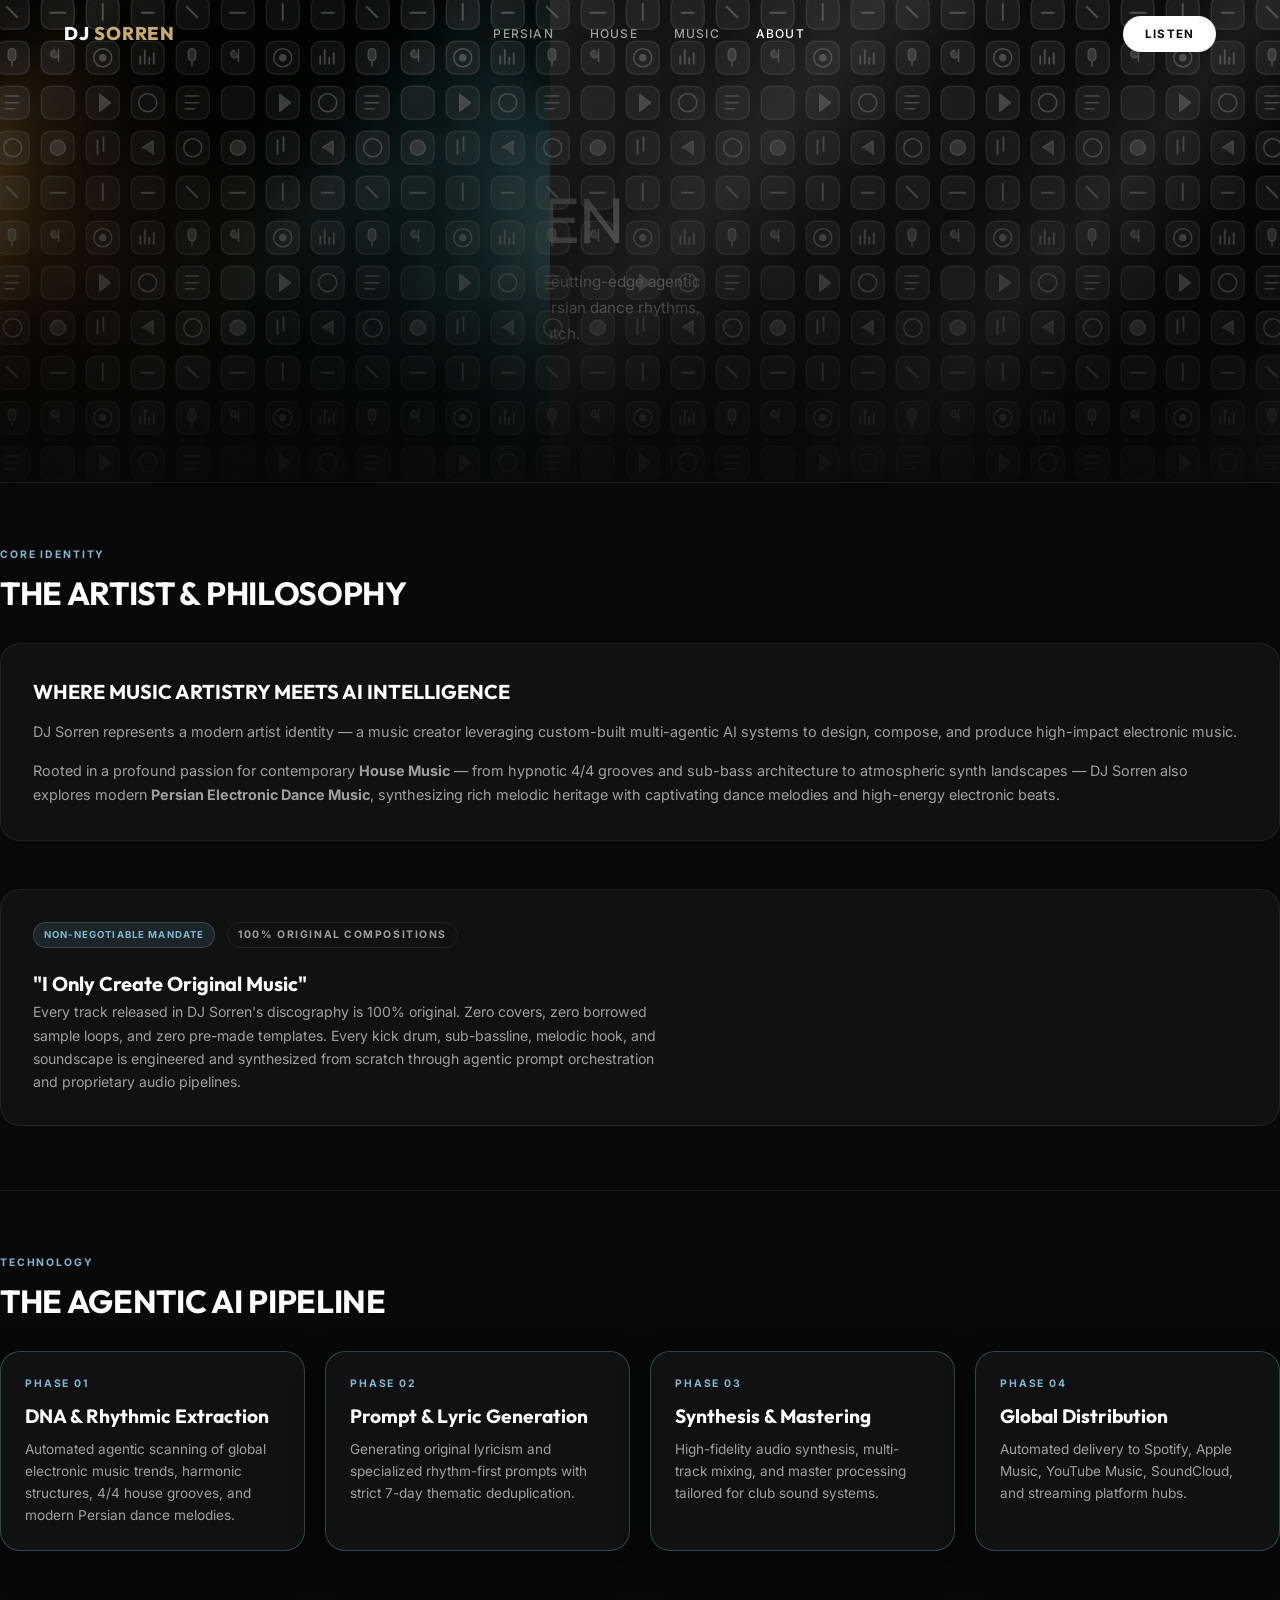
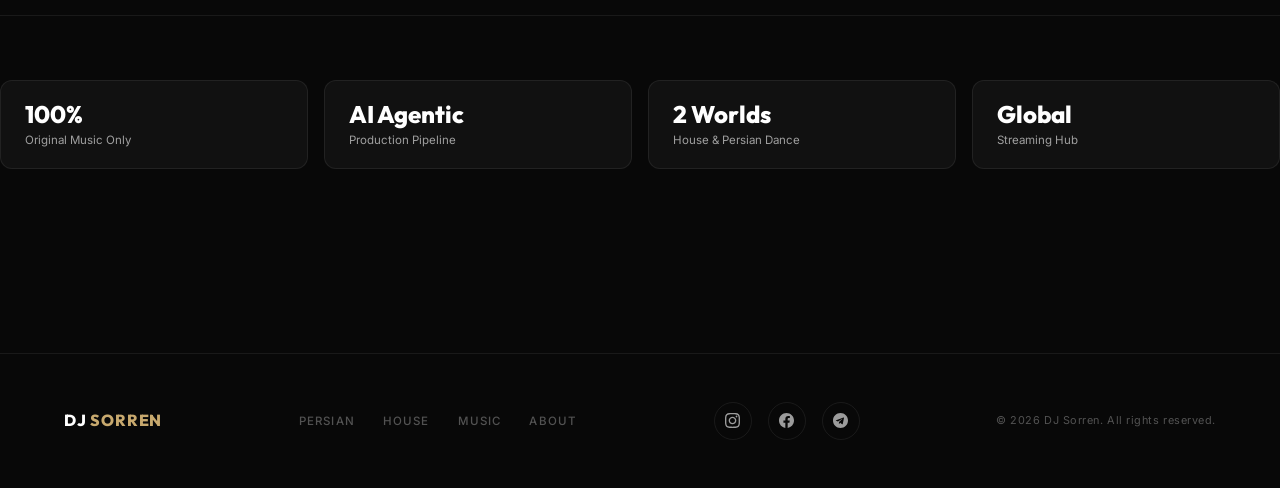
==== commit ef6c0413: "add flag background" ====
--- a/about.html
+++ b/about.html
@@ -7,17 +7,17 @@
 
     <title>DJ Sorren — About &amp; Artist Bio | AI Music &amp; Agentic Pipeline</title>
     <meta name="description"
-        content="DJ Sorren is an autonomous AI music artist creating 100% original House &amp; Persian electronic dance music. Discover the agentic AI pipeline behind every original composition.">
+        content="DJ Sorren is an AI-driven AI music artist creating 100% original House &amp; Persian electronic dance music. Discover the agentic AI pipeline behind every original composition.">
     <meta name="keywords"
-        content="DJ Sorren, AI music artist, about DJ Sorren, agentic AI pipeline, house music, Persian electronic music, original music, AI music production, autonomous music">
+        content="DJ Sorren, AI music artist, about DJ Sorren, agentic AI pipeline, house music, Persian electronic music, original music, AI music production, AI driven music">
     <meta name="author" content="DJ Sorren">
     <meta name="robots" content="index, follow">
     <link rel="canonical" href="https://djsorren.com/about.html">
-  <link rel="icon" href="/favicon.ico" type="image/x-icon">
-  <link rel="icon" href="/favicon-32x32.png" sizes="32x32" type="image/png">
-  <link rel="icon" href="/favicon-16x16.png" sizes="16x16" type="image/png">
-  <link rel="apple-touch-icon" href="/apple-touch-icon.png">
-  <link rel="manifest" href="/site.webmanifest">
+    <link rel="icon" href="/favicon.ico" type="image/x-icon">
+    <link rel="icon" href="/favicon-32x32.png" sizes="32x32" type="image/png">
+    <link rel="icon" href="/favicon-16x16.png" sizes="16x16" type="image/png">
+    <link rel="apple-touch-icon" href="/apple-touch-icon.png">
+    <link rel="manifest" href="/site.webmanifest">
 
     <!-- Open Graph -->
     <meta property="og:type" content="website">
@@ -41,7 +41,7 @@
       "@context": "https://schema.org",
       "@type": "MusicGroup",
       "name": "DJ Sorren",
-      "description": "Autonomous AI music artist creating 100% original Persian electronic dance music and contemporary house music through an agentic AI pipeline.",
+      "description": "AI-driven AI music artist creating 100% original Persian electronic dance music and contemporary house music through an agentic AI pipeline.",
       "genre": ["Persian Electronic Dance", "Electronic House", "Electronic Dance Music"],
       "url": "https://djsorren.com",
       "sameAs": [
@@ -52,7 +52,7 @@
         "https://www.facebook.com/djsorren.persian"
       ]
     }
-    <\/script>
+    </script>
 </head>
 
 <body class="about-page-body">
@@ -76,9 +76,9 @@
                     <span class="pipeline-meta-label">Art of Music &amp; AI Technology</span>
                 </div>
                 <h1 class="pipeline-hero-title">About <span class="title-dim">DJ Sorren</span></h1>
-                <p class="pipeline-hero-desc">An autonomous AI music artist created at the intersection of musical
+                <p class="pipeline-hero-desc">An AI music artist creating at the intersection of musical
                     artistry and cutting-edge agentic AI technology. Driven by a deep passion for electronic house and
-                    Persian dance rhythms, DJ Sorren creates 100% original music from scratch.</p>
+                    Persian dance rhythms, I harness agentic AI tools to compose 100% original music from scratch.</p>
 
                 <div class="pipeline-hero-actions">
                     <a href="#philosophy" class="btn-primary">Originality Philosophy ↓</a>
@@ -97,9 +97,9 @@
             <div class="about-container">
                 <div class="about-text-card">
                     <h3>Where Music Artistry Meets AI Intelligence</h3>
-                    <p>DJ Sorren represents a new paradigm in digital art — a dedicated AI music artist powered by a
-                        multi-agentic AI pipeline designed to compose, arrange, and synthesize high-impact electronic
-                        music.</p>
+                    <p>DJ Sorren represents a modern artist identity — a music creator leveraging custom-built
+                        multi-agentic
+                        AI systems to design, compose, and produce high-impact electronic music.</p>
                     <p>Rooted in a profound passion for contemporary <strong>House Music</strong> — from hypnotic 4/4
                         grooves and sub-bass architecture to atmospheric synth landscapes — DJ Sorren also explores
                         modern <strong>Persian Electronic Dance Music</strong>, synthesizing rich melodic heritage with
@@ -139,7 +139,7 @@
                     <h3
                         style="font-family: var(--font-display); font-size: 1.2rem; font-weight: 700; margin-bottom: 8px;">
                         DNA &amp; Rhythmic Extraction</h3>
-                    <p style="font-size: 0.85rem; color: var(--white-60); line-height: 1.6;">Autonomous agentic scanning
+                    <p style="font-size: 0.85rem; color: var(--white-60); line-height: 1.6;">Automated agentic scanning
                         of global electronic music trends, harmonic structures, 4/4 house grooves, and modern Persian
                         dance melodies.
                     </p>
@@ -209,6 +209,6 @@
             injectFooter();
         });
     </script>
-    </body>
+</body>
 
 </html>
--- a/css/pipeline.css
+++ b/css/pipeline.css
@@ -216,14 +216,118 @@
     overflow: hidden;
     border-bottom: 1px solid var(--border);
     text-align: left;
+    perspective: 700px;
 }
 
 .pipeline-hero-bg {
     position: absolute;
-    inset: 0;
+    inset: -90px;
     background-size: cover;
     background-position: center top;
-    filter: brightness(0.18) saturate(0.5);
+    filter: brightness(0.48) saturate(1.15);
+    animation: hero3DSlowDeepWave 28s cubic-bezier(0.45, 0.05, 0.55, 0.95) infinite alternate;
+    transform-style: preserve-3d;
+    transform-origin: 40% 50%;
+}
+
+/* Dramatic Deep 3D Sinusoidal Flag Wave Animation */
+@keyframes hero3DSlowDeepWave {
+    0% {
+        transform: rotateX(16deg) rotateY(-14deg) rotateZ(3deg) skewY(-3.5deg) scale(1.18) translateY(0px) translateX(-10px);
+        filter: brightness(0.42) saturate(1.0);
+    }
+
+    25% {
+        transform: rotateX(-12deg) rotateY(18deg) rotateZ(-4deg) skewY(4deg) scale(1.26) translateY(-28px) translateX(15px);
+        filter: brightness(0.58) saturate(1.3);
+    }
+
+    50% {
+        transform: rotateX(20deg) rotateY(-8deg) rotateZ(5deg) skewY(-5deg) scale(1.22) translateY(22px) translateX(-20px);
+        filter: brightness(0.44) saturate(1.1);
+    }
+
+    75% {
+        transform: rotateX(-18deg) rotateY(-20deg) rotateZ(-3deg) skewY(3.5deg) scale(1.28) translateY(-18px) translateX(25px);
+        filter: brightness(0.56) saturate(1.25);
+    }
+
+    100% {
+        transform: rotateX(14deg) rotateY(12deg) rotateZ(2deg) skewY(-3deg) scale(1.20) translateY(12px) translateX(-15px);
+        filter: brightness(0.46) saturate(1.05);
+    }
+}
+
+/* Floating Music Icon Grid Overlay (RadioJavan x Tiësto wave fusion) */
+.pipeline-hero-bg::before {
+    content: '';
+    position: absolute;
+    inset: -60px;
+    opacity: 0.7;
+    background-image: url("data:image/svg+xml,%3Csvg width='240' height='240' viewBox='0 0 240 240' xmlns='http://www.w3.org/2000/svg'%3E%3Cg fill='none' stroke='%23ffffff' stroke-width='2' stroke-linecap='round' stroke-linejoin='round'%3E%3C!-- Tile 1: Note --%3E%3Crect x='15' y='15' width='44' height='44' rx='12' fill='%23ffffff' fill-opacity='0.22' stroke='%23ffffff' stroke-opacity='0.4'/%3E%3Cpath d='M38 26v16M38 32a5 5 0 1 1-5-5' fill='%23ffffff' fill-opacity='0.6'/%3E%3C!-- Tile 2: Disc --%3E%3Crect x='75' y='15' width='44' height='44' rx='12' fill='%23ffffff' fill-opacity='0.22' stroke='%23ffffff' stroke-opacity='0.4'/%3E%3Ccircle cx='97' cy='37' r='12' stroke='%23ffffff' stroke-width='2'/%3E%3Ccircle cx='97' cy='37' r='4' fill='%23ffffff'/%3E%3C!-- Tile 3: Equalizer --%3E%3Crect x='135' y='15' width='44' height='44' rx='12' fill='%23ffffff' fill-opacity='0.22' stroke='%23ffffff' stroke-opacity='0.4'/%3E%3Cpath d='M147 45v-10M153 45v-18M159 45v-8M165 45v-14' stroke-width='2.5'/%3E%3C!-- Tile 4: Mic --%3E%3Crect x='195' y='15' width='44' height='44' rx='12' fill='%23ffffff' fill-opacity='0.22' stroke='%23ffffff' stroke-opacity='0.4'/%3E%3Crect x='211' y='25' width='10' height='16' rx='5' fill='%23ffffff' fill-opacity='0.6'/%3E%3Cpath d='M216 43v5' stroke-width='2'/%3E%3C!-- Row 2 --%3E%3Crect x='15' y='75' width='44' height='44' rx='12' fill='%23ffffff' fill-opacity='0.22' stroke='%23ffffff' stroke-opacity='0.4'/%3E%3Cpath d='M93 86l14 11-14 11z' fill='%23ffffff' fill-opacity='0.7'/%3E%3Crect x='75' y='75' width='44' height='44' rx='12' fill='%23ffffff' fill-opacity='0.22' stroke='%23ffffff' stroke-opacity='0.4'/%3E%3Cpath d='M93 86l14 11-14 11z' fill='%23ffffff' fill-opacity='0.7'/%3E%3Crect x='135' y='75' width='44' height='44' rx='12' fill='%23ffffff' fill-opacity='0.22' stroke='%23ffffff' stroke-opacity='0.4'/%3E%3Ccircle cx='157' cy='97' r='12' stroke='%23ffffff' stroke-width='2'/%3E%3Crect x='195' y='75' width='44' height='44' rx='12' fill='%23ffffff' fill-opacity='0.22' stroke='%23ffffff' stroke-opacity='0.4'/%3E%3Cpath d='M207 88h18M207 97h18M207 105h12' stroke-width='2'/%3E%3C!-- Row 3 --%3E%3Crect x='15' y='135' width='44' height='44' rx='12' fill='%23ffffff' fill-opacity='0.22' stroke='%23ffffff' stroke-opacity='0.4'/%3E%3Ccircle cx='37' cy='157' r='10' fill='%23ffffff' fill-opacity='0.6'/%3E%3Crect x='75' y='135' width='44' height='44' rx='12' fill='%23ffffff' fill-opacity='0.22' stroke='%23ffffff' stroke-opacity='0.4'/%3E%3Cpath d='M90 147v18M98 143v18' stroke-width='2.5'/%3E%3Crect x='135' y='135' width='44' height='44' rx='12' fill='%23ffffff' fill-opacity='0.22' stroke='%23ffffff' stroke-opacity='0.4'/%3E%3Cpath d='M150 157l14-9v18' fill='%23ffffff' fill-opacity='0.7'/%3E%3Crect x='195' y='135' width='44' height='44' rx='12' fill='%23ffffff' fill-opacity='0.22' stroke='%23ffffff' stroke-opacity='0.4'/%3E%3Ccircle cx='217' cy='157' r='12' stroke='%23ffffff' stroke-width='2'/%3E%3C!-- Row 4 --%3E%3Crect x='15' y='195' width='44' height='44' rx='12' fill='%23ffffff' fill-opacity='0.22' stroke='%23ffffff' stroke-opacity='0.4'/%3E%3Cpath d='M27 217h20' stroke-width='2.5'/%3E%3Crect x='75' y='195' width='44' height='44' rx='12' fill='%23ffffff' fill-opacity='0.22' stroke='%23ffffff' stroke-opacity='0.4'/%3E%3Cpath d='M97 205v22' stroke-width='2.5'/%3E%3Crect x='135' y='195' width='44' height='44' rx='12' fill='%23ffffff' fill-opacity='0.22' stroke='%23ffffff' stroke-opacity='0.4'/%3E%3Cpath d='M149 217h16' stroke-width='2.5'/%3E%3Crect x='195' y='195' width='44' height='44' rx='12' fill='%23ffffff' fill-opacity='0.22' stroke='%23ffffff' stroke-opacity='0.4'/%3E%3Cpath d='M209 209l14 14' stroke-width='2.5'/%3E%3C/g%3E%3C/svg%3E");
+    background-size: 180px 180px;
+    animation: iconGrid3DDrift 35s linear infinite, iconWaveRipple 14s ease-in-out infinite alternate;
+    mix-blend-mode: screen;
+    pointer-events: none;
+    transform-style: preserve-3d;
+}
+
+@keyframes iconGrid3DDrift {
+    0% {
+        background-position: 0px 0px;
+    }
+
+    100% {
+        background-position: 480px 480px;
+    }
+}
+
+@keyframes iconWaveRipple {
+    0% {
+        transform: rotateZ(0deg) skewX(0deg) scale(1);
+    }
+
+    50% {
+        transform: rotateZ(3deg) skewX(-6deg) scale(1.08);
+    }
+
+    100% {
+        transform: rotateZ(-3deg) skewX(6deg) scale(0.94);
+    }
+}
+
+/* 3D Moving Specular Fold Ripple & Depth Layer */
+.pipeline-hero-bg::after {
+    content: '';
+    position: absolute;
+    inset: -40px;
+    background:
+        radial-gradient(ellipse at 45% 35%, rgba(255, 255, 255, 0.22) 0%, transparent 65%),
+        repeating-linear-gradient(-50deg,
+            rgba(0, 0, 0, 0.6) 0px,
+            rgba(0, 0, 0, 0.6) 100px,
+            rgba(255, 255, 255, 0.16) 200px,
+            rgba(0, 0, 0, 0.6) 300px);
+    mix-blend-mode: soft-light;
+    animation: flagSpecularRipple 14s cubic-bezier(0.45, 0.05, 0.55, 0.95) infinite alternate;
+    pointer-events: none;
+}
+
+@keyframes flagSpecularRipple {
+    0% {
+        opacity: 0.45;
+        transform: scale(1) translateX(-35px) rotate(-4deg);
+    }
+
+    50% {
+        opacity: 0.95;
+        transform: scale(1.14) translateX(25px) rotate(3deg);
+    }
+
+    100% {
+        opacity: 0.55;
+        transform: scale(1.04) translateX(-20px) rotate(-2deg);
+    }
 }
 
 .pipeline-body.pipeline-persian .pipeline-hero-bg {
@@ -239,9 +343,9 @@
     position: absolute;
     inset: 0;
     background: linear-gradient(to bottom,
-            rgba(8, 8, 8, 0.3) 0%,
-            rgba(8, 8, 8, 0.7) 70%,
-            rgba(8, 8, 8, 1) 100%);
+            rgba(8, 8, 8, 0.1) 0%,
+            rgba(8, 8, 8, 0.4) 60%,
+            rgba(8, 8, 8, 0.9) 100%);
     pointer-events: none;
 }
 
